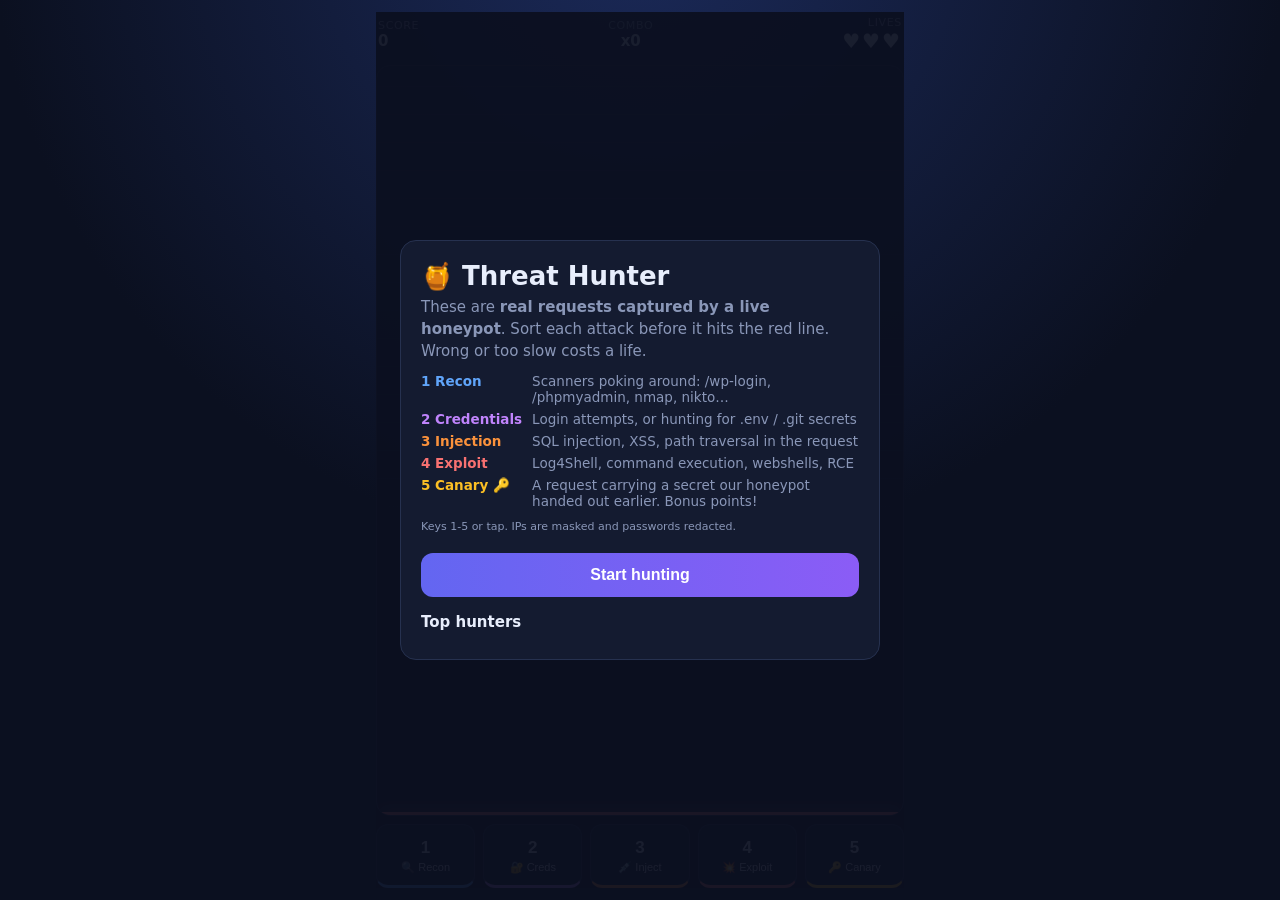
==== honeypot2/game/static/index.html @ 67dddce7 "Add Threat Hunter game fed by live honeypot data Co-Authored-By: Claude Sonnet 5.5 <noreply@anthropi" ====
<!doctype html>
<html lang="en"><head><meta charset="utf-8">
<meta name="viewport" content="width=device-width,initial-scale=1,viewport-fit=cover">
<title>Threat Hunter</title>
<style>
:root{color-scheme:dark}
:root{--bg:#0b1020;--panel:#141b30;--line:#26314f;--fg:#e8eefc;--mut:#8a97b8;--ok:#34d399;--bad:#f87171;--gold:#fbbf24;
--recon:#60a5fa;--creds:#c084fc;--injection:#fb923c;--exploit:#f87171;--canary:#fbbf24}
*{box-sizing:border-box;-webkit-tap-highlight-color:transparent}
html,body{height:100%;margin:0}
body{background:radial-gradient(circle at 50% -10%,#1b2a5a 0,var(--bg) 55%);color:var(--fg);font:15px system-ui,sans-serif;display:flex;justify-content:center}
#app{width:100%;max-width:560px;display:flex;flex-direction:column;padding:12px 16px calc(12px + env(safe-area-inset-bottom))}
.hud{display:flex;justify-content:space-between;align-items:center;font-weight:600;padding:4px 2px}
.hud small{display:block;color:var(--mut);font-weight:400;font-size:11px;text-transform:uppercase;letter-spacing:.06em}
#lives{font-size:20px;letter-spacing:2px}
#field{position:relative;flex:1;min-height:240px;border:1px solid var(--line);border-radius:14px;background:linear-gradient(#0000,#0000),repeating-linear-gradient(0deg,#ffffff06 0 1px,#0000 1px 28px);overflow:hidden;margin:8px 0}
#field::after{content:"";position:absolute;left:0;right:0;bottom:0;height:3px;background:var(--bad);box-shadow:0 0 18px var(--bad)}
.card{position:absolute;left:10px;right:10px;top:0;background:var(--panel);border:1px solid var(--line);border-radius:12px;padding:10px 12px;font-family:ui-monospace,Menlo,monospace;font-size:13px;box-shadow:0 8px 24px #0006;will-change:transform}
.card .m{display:inline-block;background:#26314f;border-radius:5px;padding:0 6px;margin-right:6px;font-weight:700}
.card .p{word-break:break-all;color:var(--fg)}.card .u{color:var(--mut);font-size:11.5px;margin-top:5px;word-break:break-all}
.card .b{margin-top:4px;color:var(--gold);font-size:12px}
.card.good{border-color:var(--ok);box-shadow:0 0 22px #34d39966}.card.bad{border-color:var(--bad);box-shadow:0 0 22px #f8717166}
#toast{position:absolute;left:0;right:0;top:46%;text-align:center;font-size:20px;font-weight:800;pointer-events:none;opacity:0;transition:opacity .15s}
#toast.on{opacity:1}
#btns{display:grid;grid-template-columns:repeat(5,1fr);gap:8px}
#btns button{border:1px solid var(--line);background:var(--panel);color:var(--fg);border-radius:12px;padding:10px 2px 8px;font-size:11px;line-height:1.2;cursor:pointer;min-height:64px}
#btns button b{display:block;font-size:17px;margin-bottom:2px}
#btns button:active{transform:scale(.95)}
#btns button[data-c=recon]{border-bottom:3px solid var(--recon)}#btns button[data-c=creds]{border-bottom:3px solid var(--creds)}
#btns button[data-c=injection]{border-bottom:3px solid var(--injection)}#btns button[data-c=exploit]{border-bottom:3px solid var(--exploit)}
#btns button[data-c=canary]{border-bottom:3px solid var(--canary)}
.screen{position:absolute;inset:0;background:#0b1020ee;display:flex;align-items:center;justify-content:center;padding:16px;z-index:5}
.screen .box{background:var(--panel);border:1px solid var(--line);border-radius:16px;padding:20px;max-width:480px;width:100%;max-height:100%;overflow:auto}
h1{margin:0 0 4px;font-size:26px}h2{margin:0 0 8px}p{color:var(--mut);line-height:1.45;margin:6px 0}
dl{margin:10px 0;display:grid;grid-template-columns:auto 1fr;gap:6px 10px;font-size:13.5px}dt{font-weight:700}dd{margin:0;color:var(--mut)}
.big{width:100%;margin-top:12px;padding:13px;border:0;border-radius:12px;background:linear-gradient(90deg,#6366f1,#8b5cf6);color:#fff;font-size:16px;font-weight:700;cursor:pointer}
input{width:100%;padding:11px;border-radius:10px;border:1px solid var(--line);background:var(--bg);color:var(--fg);font-size:16px}
ol{padding-left:20px;margin:8px 0}li{margin:3px 0}li span{color:var(--mut)}
.tag{font-size:11px;color:var(--mut)}
#wrap{position:relative;flex:1;display:flex;flex-direction:column;min-height:0}
</style></head><body>
<div id="app"><div id="wrap">
 <div class="hud"><div><small>Score</small><span id="score">0</span></div><div style="text-align:center"><small>Combo</small><span id="combo">x0</span></div><div style="text-align:right"><small>Lives</small><span id="lives">♥♥♥</span></div></div>
 <div id="field"><div id="toast"></div></div>
 <div id="btns"></div>

 <div class="screen" id="intro"><div class="box">
  <h1>🍯 Threat Hunter</h1>
  <p>These are <b>real requests captured by a live honeypot</b>. Sort each attack before it hits the red line. Wrong or too slow costs a life.</p>
  <dl>
   <dt style="color:var(--recon)">1 Recon</dt><dd>Scanners poking around: /wp-login, /phpmyadmin, nmap, nikto…</dd>
   <dt style="color:var(--creds)">2 Credentials</dt><dd>Login attempts, or hunting for .env / .git secrets</dd>
   <dt style="color:var(--injection)">3 Injection</dt><dd>SQL injection, XSS, path traversal in the request</dd>
   <dt style="color:var(--exploit)">4 Exploit</dt><dd>Log4Shell, command execution, webshells, RCE</dd>
   <dt style="color:var(--canary)">5 Canary 🔑</dt><dd>A request carrying a secret our honeypot handed out earlier. Bonus points!</dd>
  </dl>
  <p class="tag">Keys 1-5 or tap. IPs are masked and passwords redacted.</p>
  <button class="big" id="startBtn">Start hunting</button>
  <h2 style="margin-top:16px;font-size:15px">Top hunters</h2><ol id="lb0"></ol>
 </div></div>

 <div class="screen" id="over" style="display:none"><div class="box">
  <h1 id="ovTitle">Game over</h1><p id="ovStats"></p>
  <input id="name" maxlength="16" placeholder="Your name for the leaderboard" autocomplete="nickname">
  <button class="big" id="saveBtn">Save score</button>
  <ol id="lb1"></ol><button class="big" id="againBtn" style="background:var(--line)">Play again</button>
 </div></div>
</div></div>
<script>
const $=id=>document.getElementById(id);
const CH=[['recon','Recon'],['creds','Creds'],['injection','Inject'],['exploit','Exploit'],['canary','Canary']];
const ICON={recon:'🔍',creds:'🔐',injection:'💉',exploit:'💥',canary:'🔑'};
$('btns').innerHTML=CH.map(([c,l],i)=>`<button data-c="${c}"><b>${i+1}</b>${ICON[c]} ${l}</button>`).join('');
const esc=s=>String(s??'').replace(/[&<>"]/g,c=>({'&':'&amp;','<':'&lt;','>':'&gt;','"':'&quot;'}[c]));
let run=null,queue=[],cur=null,raf=0,startT=0,dur=9000,busy=false,state={score:0,combo:0,lives:3,done:0},saved=false;

async function jf(url,body){const r=await fetch(url,body?{method:'POST',headers:{'Content-Type':'application/json'},body:JSON.stringify(body)}:undefined);if(!r.ok)throw new Error(r.status);return r.json()}
async function board(el){try{const rows=await jf('/api/leaderboard');$(el).innerHTML=rows.map(r=>`<li>${esc(r.name)} <span>— ${r.score}</span></li>`).join('')||'<li><span>No scores yet. Be the first!</span></li>'}catch(e){}}
function hud(){$('score').textContent=state.score;$('combo').textContent='x'+state.combo;$('lives').textContent='♥'.repeat(Math.max(0,state.lives))+'♡'.repeat(Math.max(0,3-state.lives))}
function toast(t,c){const e=$('toast');e.textContent=t;e.style.color=c;e.classList.add('on');setTimeout(()=>e.classList.remove('on'),550)}

async function start(){
  $('intro').style.display='none';$('over').style.display='none';saved=false;
  const d=await jf('/api/start');run=d.run_id;queue=d.cards;state={score:0,combo:0,lives:d.lives,done:0};hud();
  $('field').querySelectorAll('.card').forEach(n=>n.remove());next();
}
function next(){
  if(!queue.length){return end()}
  cur=queue.shift();busy=false;
  const el=document.createElement('div');el.className='card';
  el.innerHTML=`<span class="m">${esc(cur.method)}</span><span class="p">${esc(cur.path)}</span>${cur.body?`<div class="u">body: ${esc(cur.body)}</div>`:''}<div class="u">${esc(cur.ua)} · ${esc(cur.ip)}</div>${cur.badge?`<div class="b">${esc(cur.badge)}</div>`:''}`;
  $('field').appendChild(el);cur.el=el;startT=performance.now();dur=Math.max(3800,9000-state.done*260);
  cancelAnimationFrame(raf);raf=requestAnimationFrame(tick);
}
function tick(t){
  if(!cur||busy)return;
  const f=$('field'),p=Math.min(1,(t-startT)/dur),max=f.clientHeight-cur.el.offsetHeight-6;
  cur.el.style.transform=`translateY(${p*max}px)`;
  if(p>=1)return answer('timeout');
  raf=requestAnimationFrame(tick);
}
async function answer(choice){
  if(!cur||busy)return;busy=true;cancelAnimationFrame(raf);const c=cur;
  try{
    const r=await jf('/api/answer',{run_id:run,id:c.id,choice});
    state.score=r.score;state.combo=r.combo;state.lives=r.lives;state.done++;hud();
    c.el.classList.add(r.correct?'good':'bad');
    toast(r.correct?(r.combo>2?`✔ combo x${r.combo}!`:'✔ Correct'):`✘ It was ${r.truth?ICON[r.truth]+' '+r.truth:'unknown'}`,r.correct?'var(--ok)':'var(--bad)');
    setTimeout(()=>c.el.remove(),r.correct?250:900);
    if(r.over){cur=null;setTimeout(end,r.correct?350:1000)}else{setTimeout(next,r.correct?250:700)}
  }catch(e){c.el.remove();busy=false;cur=null;toast('connection issue','var(--bad)');setTimeout(()=>queue.length?next():end(),600)}
}
function end(){
  cancelAnimationFrame(raf);cur=null;
  $('ovTitle').textContent=state.lives>0?'Round cleared! 🎉':'Game over';
  $('ovStats').textContent=`Score ${state.score} · ${state.done} requests handled`;
  $('saveBtn').style.display='';$('name').style.display='';$('over').style.display='flex';board('lb1');
}
async function save(){
  if(saved)return;saved=true;
  try{const r=await jf('/api/finish',{run_id:run,name:$('name').value||'anon'});
    $('ovStats').textContent=`Score ${r.score} · ${r.correct} correct · best combo x${r.best_combo} · rank #${r.rank}`;
    $('saveBtn').style.display='none';$('name').style.display='none';board('lb1')}catch(e){$('ovStats').textContent='Could not save score (already saved?)'}
}
document.querySelectorAll('#btns button').forEach(b=>b.addEventListener('click',()=>answer(b.dataset.c)));
addEventListener('keydown',e=>{const i=parseInt(e.key);if(i>=1&&i<=5)answer(CH[i-1][0])});
$('startBtn').onclick=start;$('againBtn').onclick=start;$('saveBtn').onclick=save;board('lb0');hud();
</script></body></html>
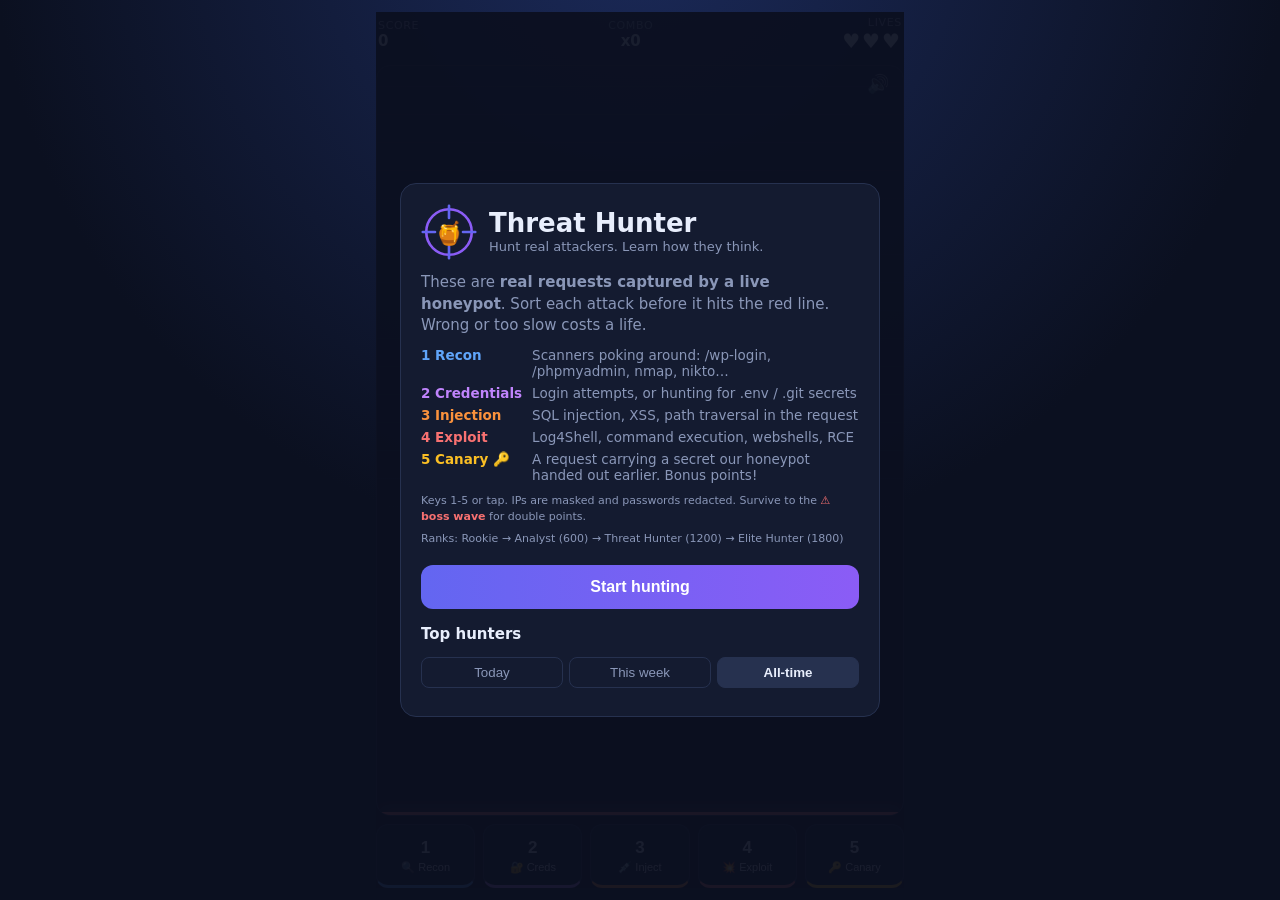
==== commit 0a8bd540: "Threat Hunter: branding, sound, boss wave, rank titles and daily/weekly leaderboards Co-Authored-By:" ====
--- a/honeypot2/game/static/index.html
+++ b/honeypot2/game/static/index.html
@@ -2,6 +2,8 @@
 <html lang="en"><head><meta charset="utf-8">
 <meta name="viewport" content="width=device-width,initial-scale=1,viewport-fit=cover">
 <title>Threat Hunter</title>
+<meta name="description" content="Hunt real attackers captured by a live honeypot.">
+<link rel="icon" href="data:image/svg+xml,%3Csvg xmlns='http://www.w3.org/2000/svg' viewBox='0 0 100 100'%3E%3Ctext y='.9em' font-size='90'%3E🍯%3C/text%3E%3C/svg%3E">
 <style>
 :root{color-scheme:dark}
 :root{--bg:#0b1020;--panel:#141b30;--line:#26314f;--fg:#e8eefc;--mut:#8a97b8;--ok:#34d399;--bad:#f87171;--gold:#fbbf24;
@@ -37,16 +39,25 @@
 input{width:100%;padding:11px;border-radius:10px;border:1px solid var(--line);background:var(--bg);color:var(--fg);font-size:16px}
 ol{padding-left:20px;margin:8px 0}li{margin:3px 0}li span{color:var(--mut)}
 .tag{font-size:11px;color:var(--mut)}
+.brand{display:flex;align-items:center;gap:12px}.brand h1{margin:0}.brand p{margin:0;font-size:13px}
+.tabs{display:flex;gap:6px;margin:14px 0 6px}.tabs button{flex:1;padding:7px;border-radius:8px;border:1px solid var(--line);background:none;color:var(--mut);cursor:pointer}
+.tabs button.on{background:var(--line);color:var(--fg);font-weight:700}
+#mute{position:absolute;top:6px;right:8px;z-index:2;background:none;border:0;font-size:18px;cursor:pointer;opacity:.8}
+#banner{position:absolute;left:0;right:0;top:62%;text-align:center;font-size:22px;font-weight:900;color:var(--bad);letter-spacing:.08em;text-shadow:0 0 18px var(--bad);pointer-events:none;opacity:0;transition:opacity .25s;z-index:3}
+#banner.on{opacity:1}
+.card.boss{border-color:var(--bad);animation:pulse .7s infinite alternate}
+@keyframes pulse{to{box-shadow:0 0 26px #f8717199}}
 #wrap{position:relative;flex:1;display:flex;flex-direction:column;min-height:0}
 </style></head><body>
 <div id="app"><div id="wrap">
  <div class="hud"><div><small>Score</small><span id="score">0</span></div><div style="text-align:center"><small>Combo</small><span id="combo">x0</span></div><div style="text-align:right"><small>Lives</small><span id="lives">♥♥♥</span></div></div>
- <div id="field"><div id="toast"></div></div>
+ <div id="field"><button id="mute" title="Sound on/off" aria-label="Toggle sound">🔊</button><div id="banner"></div><div id="toast"></div></div>
  <div id="btns"></div>
 
  <div class="screen" id="intro"><div class="box">
-  <h1>🍯 Threat Hunter</h1>
-  <p>These are <b>real requests captured by a live honeypot</b>. Sort each attack before it hits the red line. Wrong or too slow costs a life.</p>
+  <div class="brand"><svg viewBox="0 0 64 64" width="56" height="56" aria-hidden="true"><circle cx="32" cy="32" r="26" fill="none" stroke="#8b5cf6" stroke-width="3"/><path d="M32 2v14M32 48v14M2 32h14M48 32h14" stroke="#6366f1" stroke-width="3" stroke-linecap="round"/><text x="32" y="42" font-size="26" text-anchor="middle">🍯</text></svg>
+  <div><h1>Threat Hunter</h1><p>Hunt real attackers. Learn how they think.</p></div></div>
+  <p style="margin-top:12px">These are <b>real requests captured by a live honeypot</b>. Sort each attack before it hits the red line. Wrong or too slow costs a life.</p>
   <dl>
    <dt style="color:var(--recon)">1 Recon</dt><dd>Scanners poking around: /wp-login, /phpmyadmin, nmap, nikto…</dd>
    <dt style="color:var(--creds)">2 Credentials</dt><dd>Login attempts, or hunting for .env / .git secrets</dd>
@@ -54,16 +65,17 @@
    <dt style="color:var(--exploit)">4 Exploit</dt><dd>Log4Shell, command execution, webshells, RCE</dd>
    <dt style="color:var(--canary)">5 Canary 🔑</dt><dd>A request carrying a secret our honeypot handed out earlier. Bonus points!</dd>
   </dl>
-  <p class="tag">Keys 1-5 or tap. IPs are masked and passwords redacted.</p>
+  <p class="tag">Keys 1-5 or tap. IPs are masked and passwords redacted. Survive to the <b style="color:var(--bad)">⚠ boss wave</b> for double points.</p>
+  <p class="tag">Ranks: Rookie → Analyst (600) → Threat Hunter (1200) → Elite Hunter (1800)</p>
   <button class="big" id="startBtn">Start hunting</button>
-  <h2 style="margin-top:16px;font-size:15px">Top hunters</h2><ol id="lb0"></ol>
+  <h2 style="margin-top:16px;font-size:15px">Top hunters</h2><div class="tabs"><button data-p="day">Today</button><button data-p="week">This week</button><button data-p="all" class="on">All-time</button></div><ol id="lb0"></ol>
  </div></div>
 
  <div class="screen" id="over" style="display:none"><div class="box">
   <h1 id="ovTitle">Game over</h1><p id="ovStats"></p>
   <input id="name" maxlength="16" placeholder="Your name for the leaderboard" autocomplete="nickname">
   <button class="big" id="saveBtn">Save score</button>
-  <ol id="lb1"></ol><button class="big" id="againBtn" style="background:var(--line)">Play again</button>
+  <div class="tabs"><button data-p="day">Today</button><button data-p="week">This week</button><button data-p="all" class="on">All-time</button></div><ol id="lb1"></ol><button class="big" id="againBtn" style="background:var(--line)">Play again</button>
  </div></div>
 </div></div>
 <script>
@@ -72,15 +84,24 @@
 const ICON={recon:'🔍',creds:'🔐',injection:'💉',exploit:'💥',canary:'🔑'};
 $('btns').innerHTML=CH.map(([c,l],i)=>`<button data-c="${c}"><b>${i+1}</b>${ICON[c]} ${l}</button>`).join('');
 const esc=s=>String(s??'').replace(/[&<>"]/g,c=>({'&':'&amp;','<':'&lt;','>':'&gt;','"':'&quot;'}[c]));
+let AC=null,muted=false;try{muted=localStorage.getItem('mute')==='1'}catch(e){}
+function snd(f,d=.12,type='sine',v=.08,delay=0){if(muted||!AC)return;const o=AC.createOscillator(),g=AC.createGain(),t=AC.currentTime+delay;o.type=type;o.frequency.value=f;o.connect(g);g.connect(AC.destination);g.gain.setValueAtTime(v,t);g.gain.exponentialRampToValueAtTime(.0001,t+d);o.start(t);o.stop(t+d)}
+const SFX={ok:c=>{snd(520+Math.min(c,10)*40,.1);snd(780+Math.min(c,10)*40,.12,'sine',.08,.07)},bad:()=>snd(150,.3,'sawtooth',.09),
+ boss:()=>[0,.18,.36].forEach((d,i)=>snd(i%2?440:330,.16,'square',.05,d)),over:()=>[400,320,240,160].forEach((f,i)=>snd(f,.2,'triangle',.08,i*.15)),
+ win:()=>[523,659,784,1047].forEach((f,i)=>snd(f,.2,'sine',.08,i*.12))};
+function setMute(m){muted=m;$('mute').textContent=m?'🔇':'🔊';try{localStorage.setItem('mute',m?'1':'0')}catch(e){}}
+$('mute').onclick=()=>setMute(!muted);setMute(muted);
+let period='all',bossShown=false;
 let run=null,queue=[],cur=null,raf=0,startT=0,dur=9000,busy=false,state={score:0,combo:0,lives:3,done:0},saved=false;
 
 async function jf(url,body){const r=await fetch(url,body?{method:'POST',headers:{'Content-Type':'application/json'},body:JSON.stringify(body)}:undefined);if(!r.ok)throw new Error(r.status);return r.json()}
-async function board(el){try{const rows=await jf('/api/leaderboard');$(el).innerHTML=rows.map(r=>`<li>${esc(r.name)} <span>— ${r.score}</span></li>`).join('')||'<li><span>No scores yet. Be the first!</span></li>'}catch(e){}}
+async function board(el){try{const rows=await jf('/api/leaderboard?period='+period);$(el).innerHTML=rows.map(r=>`<li>${esc(r.name)} <span>— ${r.score} · ${esc(r.title)}</span></li>`).join('')||'<li><span>No scores yet. Be the first!</span></li>'}catch(e){}}
 function hud(){$('score').textContent=state.score;$('combo').textContent='x'+state.combo;$('lives').textContent='♥'.repeat(Math.max(0,state.lives))+'♡'.repeat(Math.max(0,3-state.lives))}
 function toast(t,c){const e=$('toast');e.textContent=t;e.style.color=c;e.classList.add('on');setTimeout(()=>e.classList.remove('on'),550)}
 
 async function start(){
-  $('intro').style.display='none';$('over').style.display='none';saved=false;
+  $('intro').style.display='none';$('over').style.display='none';saved=false;bossShown=false;
+  if(!AC){try{AC=new(window.AudioContext||window.webkitAudioContext)()}catch(e){}}AC&&AC.resume&&AC.resume();
   const d=await jf('/api/start');run=d.run_id;queue=d.cards;state={score:0,combo:0,lives:d.lives,done:0};hud();
   $('field').querySelectorAll('.card').forEach(n=>n.remove());next();
 }
@@ -88,8 +109,9 @@
   if(!queue.length){return end()}
   cur=queue.shift();busy=false;
   const el=document.createElement('div');el.className='card';
-  el.innerHTML=`<span class="m">${esc(cur.method)}</span><span class="p">${esc(cur.path)}</span>${cur.body?`<div class="u">body: ${esc(cur.body)}</div>`:''}<div class="u">${esc(cur.ua)} · ${esc(cur.ip)}</div>${cur.badge?`<div class="b">${esc(cur.badge)}</div>`:''}`;
-  $('field').appendChild(el);cur.el=el;startT=performance.now();dur=Math.max(3800,9000-state.done*260);
+  el.innerHTML=`<span class="m">${esc(cur.method)}</span><span class="p">${esc(cur.path)}</span>${cur.body?`<div class="u">body: ${esc(cur.body)}</div>`:''}<div class="u">${esc(cur.ua)} · ${esc(cur.ip)}</div>${cur.badge?`<div class="b">${esc(cur.badge)}</div>`:''}${cur.boss?'<div class="b" style="color:var(--bad)">⚠ BOSS WAVE · double points</div>':''}`;
+  if(cur.boss){el.classList.add('boss');if(!bossShown){bossShown=true;const bn=$('banner');bn.textContent='⚠ BOSS WAVE ⚠';bn.classList.add('on');setTimeout(()=>bn.classList.remove('on'),1500);SFX.boss()}}
+  $('field').appendChild(el);cur.el=el;startT=performance.now();dur=Math.max(3800,9000-state.done*260)*(cur.boss?0.75:1);
   cancelAnimationFrame(raf);raf=requestAnimationFrame(tick);
 }
 function tick(t){
@@ -104,7 +126,7 @@
   try{
     const r=await jf('/api/answer',{run_id:run,id:c.id,choice});
     state.score=r.score;state.combo=r.combo;state.lives=r.lives;state.done++;hud();
-    c.el.classList.add(r.correct?'good':'bad');
+    c.el.classList.add(r.correct?'good':'bad');r.correct?SFX.ok(r.combo):SFX.bad();
     toast(r.correct?(r.combo>2?`✔ combo x${r.combo}!`:'✔ Correct'):`✘ It was ${r.truth?ICON[r.truth]+' '+r.truth:'unknown'}`,r.correct?'var(--ok)':'var(--bad)');
     setTimeout(()=>c.el.remove(),r.correct?250:900);
     if(r.over){cur=null;setTimeout(end,r.correct?350:1000)}else{setTimeout(next,r.correct?250:700)}
@@ -112,16 +134,17 @@
 }
 function end(){
   cancelAnimationFrame(raf);cur=null;
-  $('ovTitle').textContent=state.lives>0?'Round cleared! 🎉':'Game over';
+  $('ovTitle').textContent=state.lives>0?'Round cleared! 🎉':'Game over';state.lives>0?SFX.win():SFX.over();
   $('ovStats').textContent=`Score ${state.score} · ${state.done} requests handled`;
   $('saveBtn').style.display='';$('name').style.display='';$('over').style.display='flex';board('lb1');
 }
 async function save(){
   if(saved)return;saved=true;
   try{const r=await jf('/api/finish',{run_id:run,name:$('name').value||'anon'});
-    $('ovStats').textContent=`Score ${r.score} · ${r.correct} correct · best combo x${r.best_combo} · rank #${r.rank}`;
+    $('ovStats').textContent=`Score ${r.score} · ${r.correct} correct · best combo x${r.best_combo} · rank #${r.rank} · 🏅 ${r.title}`;
     $('saveBtn').style.display='none';$('name').style.display='none';board('lb1')}catch(e){$('ovStats').textContent='Could not save score (already saved?)'}
 }
+document.querySelectorAll('.tabs button').forEach(b=>b.addEventListener('click',()=>{period=b.dataset.p;document.querySelectorAll('.tabs button').forEach(x=>x.classList.toggle('on',x.dataset.p===period));board('lb0');board('lb1')}));
 document.querySelectorAll('#btns button').forEach(b=>b.addEventListener('click',()=>answer(b.dataset.c)));
 addEventListener('keydown',e=>{const i=parseInt(e.key);if(i>=1&&i<=5)answer(CH[i-1][0])});
 $('startBtn').onclick=start;$('againBtn').onclick=start;$('saveBtn').onclick=save;board('lb0');hud();
